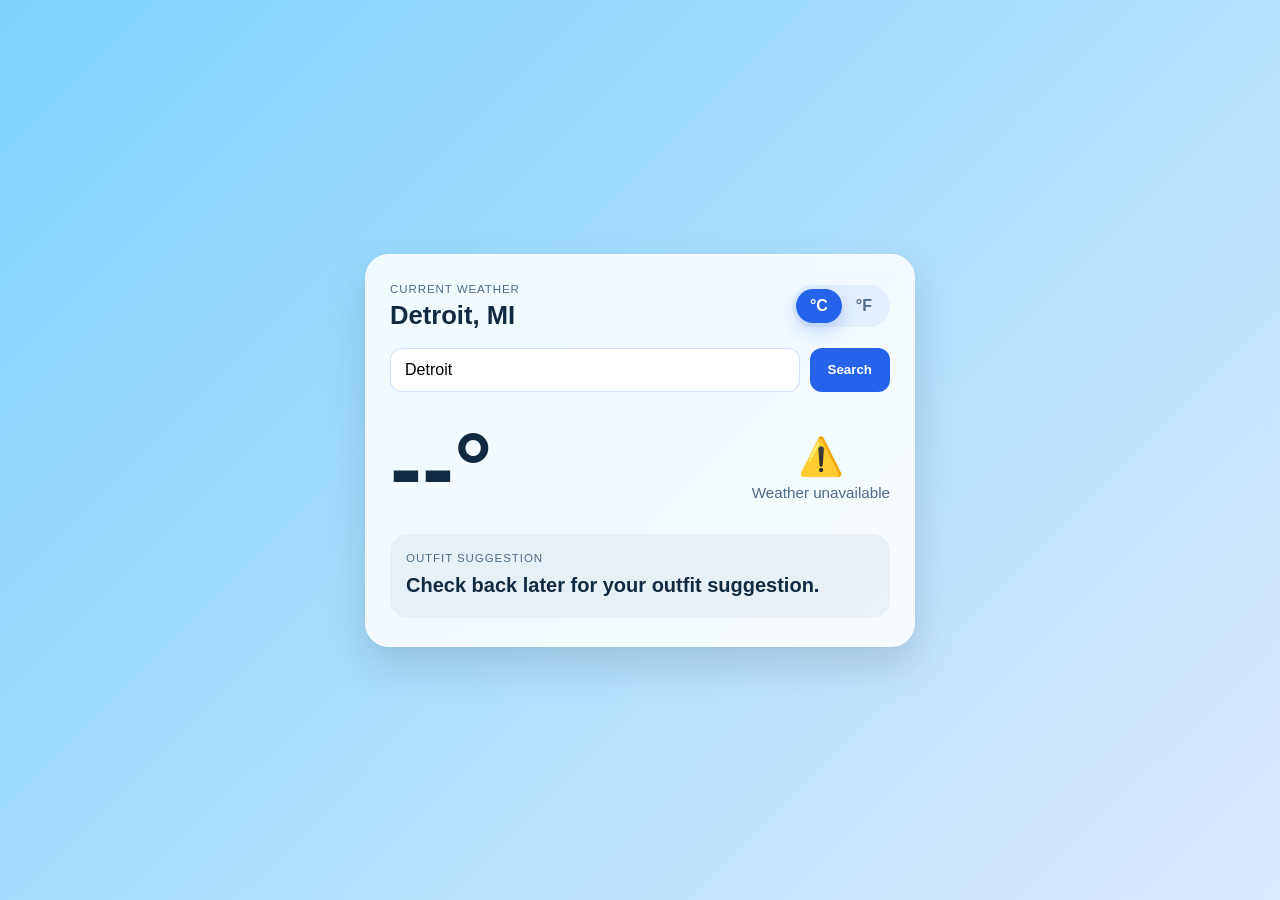
==== index.html @ dc1b150a "Files" ====
<!DOCTYPE html>
<html lang="en">
  <head>
    <meta charset="UTF-8" />
    <meta name="viewport" content="width=device-width, initial-scale=1.0" />
    <title>Daily Outfit Weather</title>
    <link rel="stylesheet" href="styles.css" />
  </head>
  <body>
    <main class="app">
      <section class="weather-card">
        <header class="topbar">
          <div>
            <p class="label">Current weather</p>
            <h1 id="city-name">Detroit, MI</h1>
          </div>
          <div class="unit-toggle" aria-label="Temperature unit toggle">
            <button class="unit-btn active" data-unit="c">°C</button>
            <button class="unit-btn" data-unit="f">°F</button>
          </div>
        </header>

        <div class="search-box">
          <label class="sr-only" for="city-search">Search city</label>
          <input id="city-search" type="text" value="Detroit" placeholder="Enter city name" />
          <button id="search-btn" type="button">Search</button>
        </div>

        <div class="temp-row">
          <div id="temperature" class="temperature">--°</div>
          <div class="condition-wrap">
            <div id="condition-icon" class="condition-icon" aria-hidden="true">☀️</div>
            <div id="condition" class="condition">Loading...</div>
          </div>
        </div>

        <div class="outfit-box">
          <p class="label">Outfit suggestion</p>
          <h2 id="outfit">Checking the forecast...</h2>
        </div>
      </section>
    </main>

    <script src="script.js"></script>
  </body>
</html>
---- styles.css ----
:root {
  --bg-top: #7dd3fc;
  --bg-bottom: #dbeafe;
  --card-bg: rgba(255, 255, 255, 0.85);
  --text: #102a43;
  --muted: #4f6b8b;
  --primary: #2563eb;
  --shadow: rgba(15, 23, 42, 0.15);
}

* {
  box-sizing: border-box;
}

body {
  margin: 0;
  min-height: 100vh;
  display: grid;
  place-items: center;
  font-family: Arial, Helvetica, sans-serif;
  background: linear-gradient(135deg, var(--bg-top), var(--bg-bottom));
  color: var(--text);
}

.app {
  width: min(90vw, 550px);
}

.weather-card {
  background: var(--card-bg);
  border: 1px solid rgba(255, 255, 255, 0.4);
  border-radius: 24px;
  padding: 28px 24px;
  box-shadow: 0 18px 40px var(--shadow);
  backdrop-filter: blur(8px);
}

.topbar {
  display: flex;
  justify-content: space-between;
  align-items: center;
  gap: 16px;
}

.search-box {
  display: flex;
  gap: 10px;
  margin: 18px 0 6px;
}

.search-box input {
  flex: 1;
  border: 1px solid rgba(37, 99, 235, 0.2);
  border-radius: 12px;
  padding: 12px 14px;
  font-size: 1rem;
  outline: none;
}

.search-box button {
  border: none;
  border-radius: 12px;
  background: var(--primary);
  color: white;
  font-weight: 700;
  padding: 12px 18px;
  cursor: pointer;
}

.sr-only {
  position: absolute;
  width: 1px;
  height: 1px;
  padding: 0;
  margin: -1px;
  overflow: hidden;
  clip: rect(0, 0, 0, 0);
  white-space: nowrap;
  border: 0;
}

.label {
  margin: 0 0 6px;
  text-transform: uppercase;
  letter-spacing: 0.08em;
  font-size: 0.72rem;
  color: var(--muted);
}

h1 {
  margin: 0;
  font-size: clamp(1.5rem, 2vw, 2rem);
}

.unit-toggle {
  display: inline-flex;
  background: rgba(37, 99, 235, 0.08);
  border-radius: 999px;
  padding: 4px;
}

.unit-btn {
  border: none;
  background: transparent;
  color: var(--muted);
  font-weight: 700;
  font-size: 1rem;
  padding: 8px 14px;
  border-radius: 999px;
  cursor: pointer;
  transition: all 0.2s ease;
}

.unit-btn.active {
  background: var(--primary);
  color: white;
  box-shadow: 0 8px 18px rgba(37, 99, 235, 0.25);
}

.temp-row {
  display: flex;
  align-items: center;
  justify-content: space-between;
  gap: 16px;
  padding: 22px 0 18px;
}

.temperature {
  font-size: clamp(3.5rem, 8vw, 6rem);
  font-weight: 800;
  line-height: 1;
}

.condition-wrap {
  display: flex;
  flex-direction: column;
  align-items: center;
  text-align: center;
}

.condition-icon {
  font-size: 2.3rem;
}

.condition {
  margin-top: 6px;
  font-size: 0.95rem;
  color: var(--muted);
}

.outfit-box {
  background: rgba(148, 163, 184, 0.12);
  border-radius: 18px;
  padding: 18px 16px;
}

.outfit-box h2 {
  margin: 0;
  font-size: 1.25rem;
  line-height: 1.5;
}

@media (max-width: 500px) {
  .weather-card {
    padding: 22px 18px;
  }

  .topbar,
  .temp-row {
    align-items: flex-start;
    flex-direction: column;
  }

  .condition-wrap {
    align-items: flex-start;
    text-align: left;
  }
}
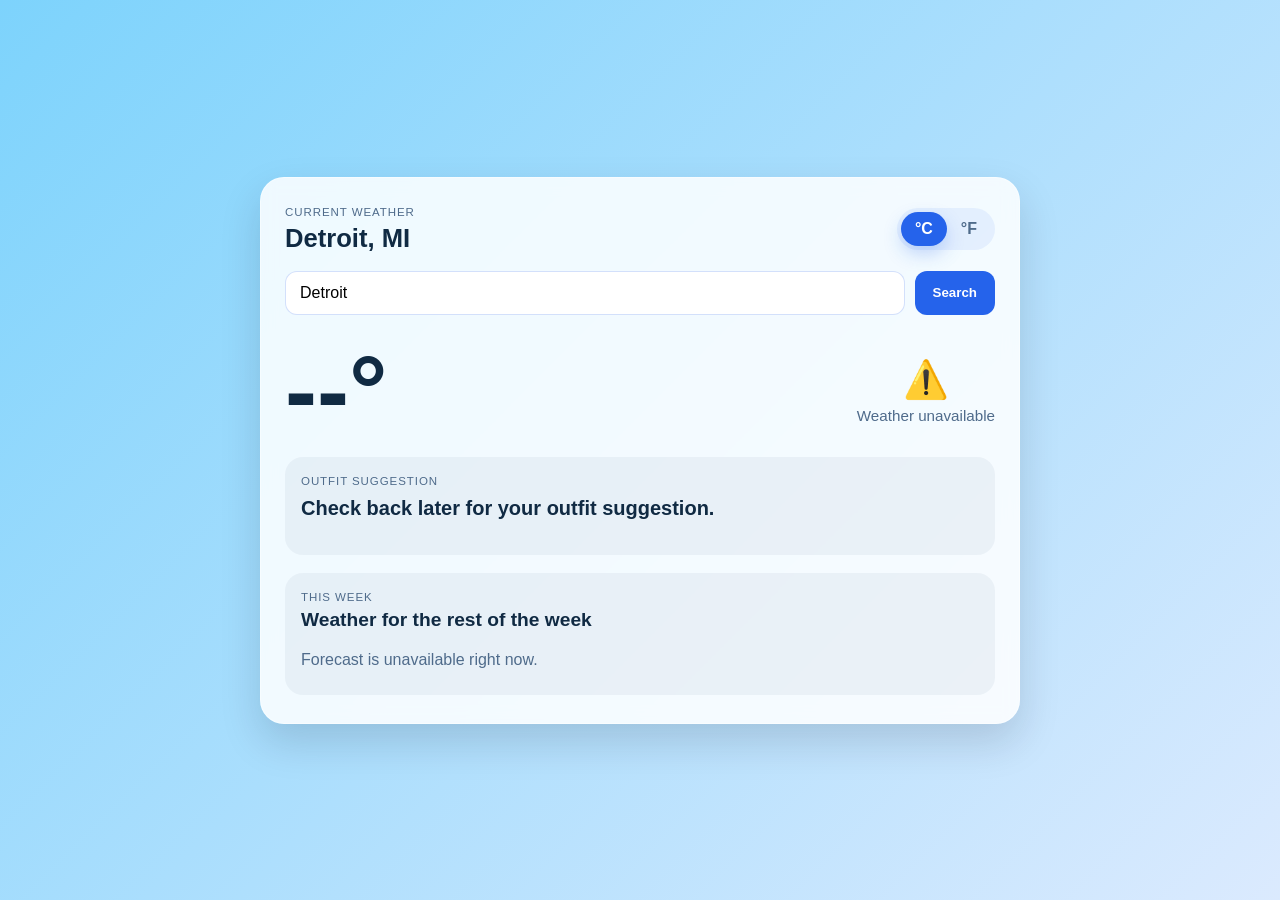
==== commit 16386c58: "Features" ====
--- a/index.html
+++ b/index.html
@@ -37,7 +37,16 @@
         <div class="outfit-box">
           <p class="label">Outfit suggestion</p>
           <h2 id="outfit">Checking the forecast...</h2>
+          <div id="outfit-gallery" class="outfit-gallery" aria-live="polite"></div>
         </div>
+
+        <section class="forecast-panel" aria-labelledby="week-forecast-heading">
+          <div class="section-header">
+            <p class="label">This week</p>
+            <h3 id="week-forecast-heading">Weather for the rest of the week</h3>
+          </div>
+          <div id="week-forecast" class="week-forecast" aria-live="polite"></div>
+        </section>
       </section>
     </main>
 
--- a/styles.css
+++ b/styles.css
@@ -6,6 +6,7 @@
   --muted: #4f6b8b;
   --primary: #2563eb;
   --shadow: rgba(15, 23, 42, 0.15);
+  --panel-bg: rgba(148, 163, 184, 0.12);
 }
 
 * {
@@ -23,7 +24,8 @@
 }
 
 .app {
-  width: min(90vw, 550px);
+  width: min(90vw, 760px);
+  padding: 32px 0;
 }
 
 .weather-card {
@@ -92,6 +94,11 @@
   font-size: clamp(1.5rem, 2vw, 2rem);
 }
 
+h3 {
+  margin: 0;
+  font-size: 1.2rem;
+}
+
 .unit-toggle {
   display: inline-flex;
   background: rgba(37, 99, 235, 0.08);
@@ -148,16 +155,99 @@
   color: var(--muted);
 }
 
-.outfit-box {
-  background: rgba(148, 163, 184, 0.12);
+.outfit-box,
+.forecast-panel {
+  background: var(--panel-bg);
   border-radius: 18px;
   padding: 18px 16px;
 }
 
+.outfit-box {
+  margin-bottom: 18px;
+}
+
 .outfit-box h2 {
   margin: 0;
   font-size: 1.25rem;
   line-height: 1.5;
+}
+
+.outfit-gallery {
+  display: grid;
+  grid-template-columns: repeat(3, minmax(100px, 1fr));
+  gap: 12px;
+  margin-top: 14px;
+}
+
+.clothing-card {
+  background: rgba(255, 255, 255, 0.6);
+  border-radius: 14px;
+  border: 1px solid rgba(37, 99, 235, 0.08);
+  display: flex;
+  flex-direction: column;
+  align-items: center;
+  justify-content: center;
+  min-height: 140px;
+  padding: 12px 10px;
+}
+
+.clothing-icon {
+  font-size: 3rem;
+  line-height: 1;
+  margin-bottom: 8px;
+}
+
+.clothing-caption {
+  padding: 0;
+  font-size: 0.85rem;
+  font-weight: 700;
+  color: var(--text);
+  text-align: center;
+}
+
+.section-header {
+  margin-bottom: 12px;
+}
+
+.week-forecast {
+  display: grid;
+  grid-template-columns: repeat(auto-fit, minmax(108px, 1fr));
+  gap: 12px;
+}
+
+.forecast-card {
+  background: rgba(255, 255, 255, 0.6);
+  border: 1px solid rgba(37, 99, 235, 0.08);
+  border-radius: 14px;
+  text-align: center;
+  padding: 12px 8px;
+}
+
+.forecast-day {
+  margin: 0 0 8px;
+  font-weight: 700;
+  color: var(--muted);
+}
+
+.forecast-icon {
+  font-size: 2rem;
+  margin-bottom: 6px;
+}
+
+.forecast-condition {
+  margin: 0 0 6px;
+  font-size: 0.8rem;
+  color: var(--muted);
+}
+
+.forecast-temp {
+  margin: 0;
+  font-weight: 700;
+}
+
+.forecast-empty {
+  color: var(--muted);
+  padding: 8px 0;
 }
 
 @media (max-width: 500px) {
@@ -175,4 +265,8 @@
     align-items: flex-start;
     text-align: left;
   }
-}
+
+  .outfit-gallery {
+    grid-template-columns: 1fr;
+  }
+}
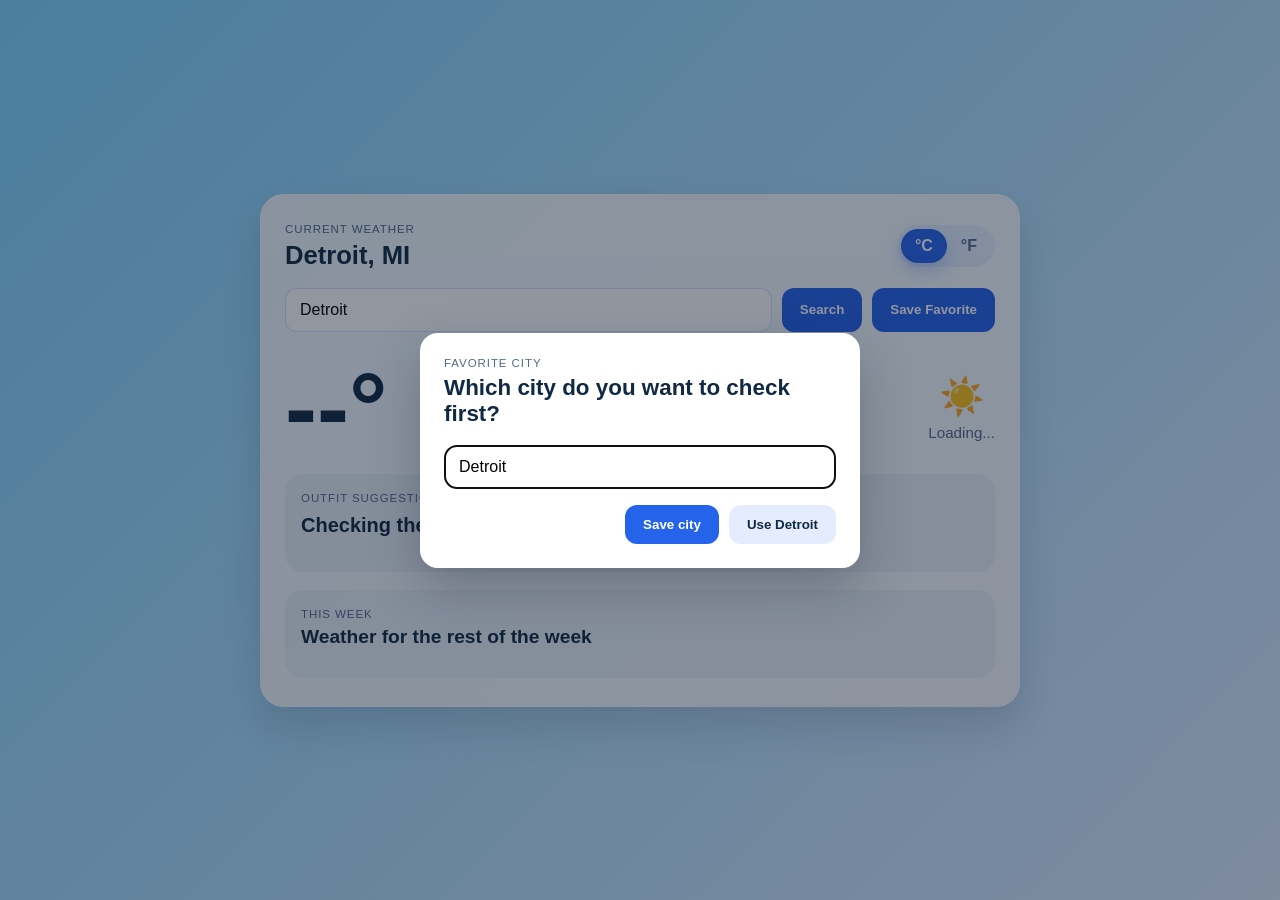
==== commit 82ebc5cb: "favorite" ====
--- a/index.html
+++ b/index.html
@@ -7,6 +7,21 @@
     <link rel="stylesheet" href="styles.css" />
   </head>
   <body>
+    <div id="favorite-modal" class="favorite-modal hidden" aria-live="polite">
+      <div class="favorite-modal-card">
+        <p class="label">Favorite city</p>
+        <h2>Which city do you want to check first?</h2>
+        <form id="favorite-form">
+          <label class="sr-only" for="favorite-city-input">Favorite city</label>
+          <input id="favorite-city-input" type="text" value="Detroit" placeholder="Enter your favorite city" />
+          <div class="favorite-modal-actions">
+            <button type="submit" class="primary-btn">Save city</button>
+            <button type="button" id="favorite-cancel" class="secondary-btn">Use Detroit</button>
+          </div>
+        </form>
+      </div>
+    </div>
+
     <main class="app">
       <section class="weather-card">
         <header class="topbar">
@@ -24,6 +39,7 @@
           <label class="sr-only" for="city-search">Search city</label>
           <input id="city-search" type="text" value="Detroit" placeholder="Enter city name" />
           <button id="search-btn" type="button">Search</button>
+          <button id="favorite-btn" type="button" class="favorite-btn">Save Favorite</button>
         </div>
 
         <div class="temp-row">
--- a/styles.css
+++ b/styles.css
@@ -67,6 +67,73 @@
   font-weight: 700;
   padding: 12px 18px;
   cursor: pointer;
+}
+
+.primary-btn,
+.secondary-btn,
+.favorite-btn {
+  border: none;
+  border-radius: 12px;
+  font-weight: 700;
+  padding: 12px 18px;
+  cursor: pointer;
+}
+
+.primary-btn,
+.favorite-btn {
+  background: var(--primary);
+  color: white;
+}
+
+.secondary-btn {
+  background: rgba(37, 99, 235, 0.12);
+  color: var(--text);
+}
+
+.favorite-btn {
+  border: 1px solid rgba(37, 99, 235, 0.2);
+}
+
+.favorite-modal {
+  position: fixed;
+  inset: 0;
+  background: rgba(15, 23, 42, 0.45);
+  display: grid;
+  place-items: center;
+  padding: 20px;
+  z-index: 20;
+}
+
+.favorite-modal.hidden {
+  display: none;
+}
+
+.favorite-modal-card {
+  width: min(90vw, 440px);
+  background: white;
+  border-radius: 18px;
+  box-shadow: 0 20px 50px rgba(15, 23, 42, 0.25);
+  padding: 24px;
+}
+
+.favorite-modal-card h2 {
+  margin: 0 0 18px;
+  font-size: 1.4rem;
+}
+
+.favorite-modal-card input {
+  width: 100%;
+  border: 1px solid rgba(37, 99, 235, 0.2);
+  border-radius: 12px;
+  padding: 12px 14px;
+  font-size: 1rem;
+  margin-bottom: 16px;
+}
+
+.favorite-modal-actions {
+  display: flex;
+  gap: 10px;
+  justify-content: flex-end;
 }
 
 .sr-only {
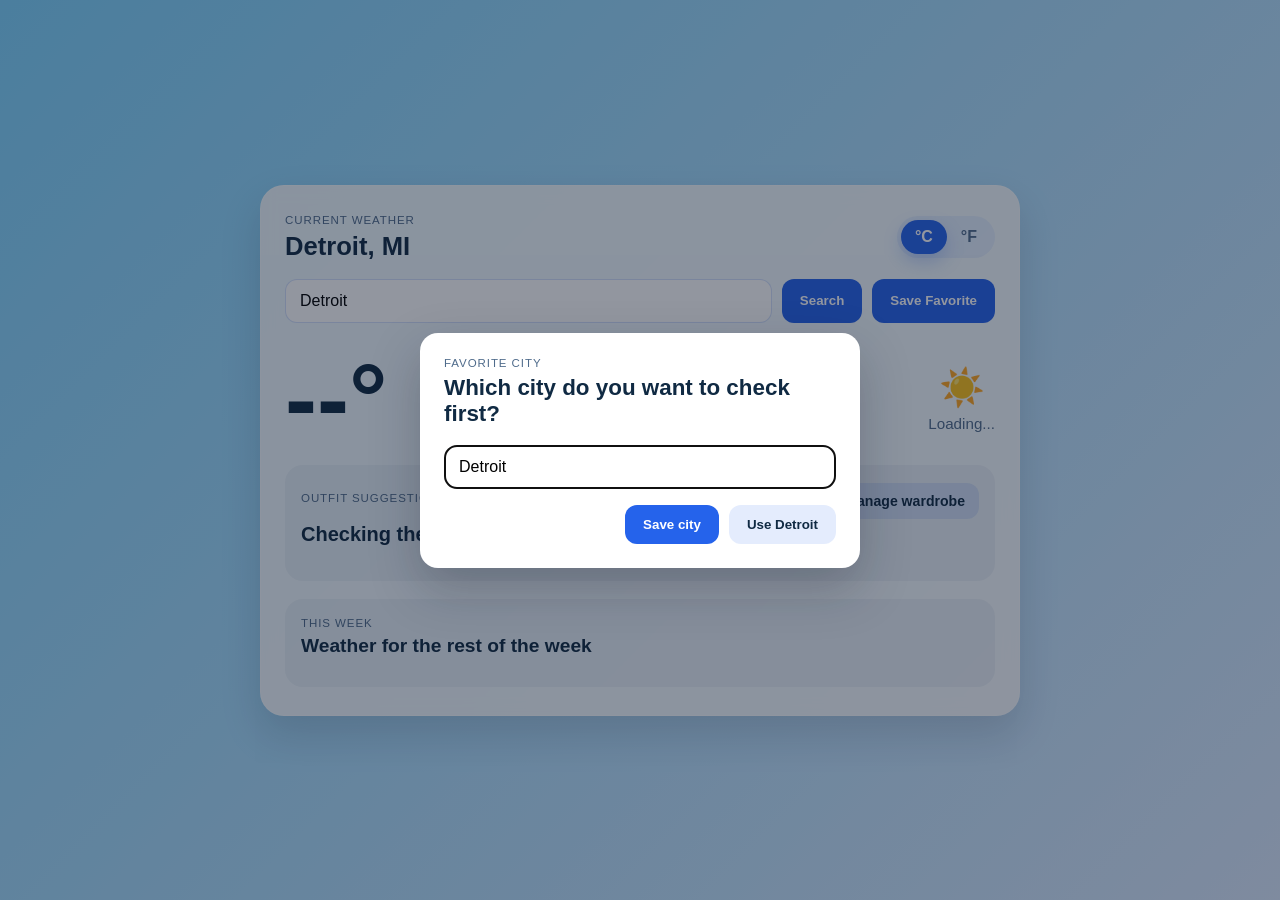
==== commit 4360f2f5: "clothes" ====
--- a/index.html
+++ b/index.html
@@ -51,7 +51,10 @@
         </div>
 
         <div class="outfit-box">
-          <p class="label">Outfit suggestion</p>
+          <div class="outfit-box-header">
+            <p class="label">Outfit suggestion</p>
+            <a href="wardrobe.html" class="secondary-btn small-btn">Manage wardrobe</a>
+          </div>
           <h2 id="outfit">Checking the forecast...</h2>
           <div id="outfit-gallery" class="outfit-gallery" aria-live="polite"></div>
         </div>
--- a/styles.css
+++ b/styles.css
@@ -77,6 +77,15 @@
   font-weight: 700;
   padding: 12px 18px;
   cursor: pointer;
+}
+
+.small-btn {
+  display: inline-flex;
+  align-items: center;
+  justify-content: center;
+  text-decoration: none;
+  font-size: 0.88rem;
+  padding: 10px 14px;
 }
 
 .primary-btn,
@@ -233,6 +242,13 @@
   margin-bottom: 18px;
 }
 
+.outfit-box-header {
+  display: flex;
+  justify-content: space-between;
+  align-items: center;
+  gap: 12px;
+}
+
 .outfit-box h2 {
   margin: 0;
   font-size: 1.25rem;
@@ -265,11 +281,28 @@
 }
 
 .clothing-caption {
+  display: flex;
+  flex-direction: column;
+  align-items: center;
+  gap: 6px;
   padding: 0;
   font-size: 0.85rem;
   font-weight: 700;
   color: var(--text);
   text-align: center;
+}
+
+.owned-label {
+  display: inline-flex;
+  align-items: center;
+  justify-content: center;
+  padding: 3px 8px;
+  border-radius: 999px;
+  background: rgba(37, 99, 235, 0.12);
+  color: var(--primary);
+  font-size: 0.7rem;
+  letter-spacing: 0.04em;
+  text-transform: uppercase;
 }
 
 .section-header {
@@ -317,6 +350,168 @@
   padding: 8px 0;
 }
 
+.wardrobe-page {
+  width: min(92vw, 780px);
+}
+
+.wardrobe-card {
+  padding-top: 22px;
+}
+
+.wardrobe-topbar {
+  margin-bottom: 18px;
+}
+
+.wardrobe-form {
+  background: var(--panel-bg);
+  border-radius: 18px;
+  padding: 20px 18px;
+  margin-bottom: 18px;
+}
+
+.field-group {
+  display: flex;
+  flex-direction: column;
+  gap: 8px;
+  margin-bottom: 18px;
+}
+
+.field-group label,
+.tag-group legend {
+  font-weight: 700;
+  color: var(--text);
+}
+
+.field-group input {
+  border: 1px solid rgba(37, 99, 235, 0.2);
+  background: rgba(255, 255, 255, 0.7);
+  border-radius: 12px;
+  padding: 12px 14px;
+  font-size: 1rem;
+}
+
+.tag-group {
+  border: none;
+  padding: 0;
+  margin: 0 0 20px;
+}
+
+.tag-options {
+  display: flex;
+  flex-wrap: wrap;
+  gap: 10px;
+  margin-top: 10px;
+}
+
+.tag-options label {
+  display: inline-flex;
+  align-items: center;
+  gap: 8px;
+  padding: 8px 12px;
+  background: rgba(255, 255, 255, 0.6);
+  border: 1px solid rgba(37, 99, 235, 0.08);
+  border-radius: 999px;
+  font-weight: 700;
+  color: var(--muted);
+}
+
+.tag-options input {
+  accent-color: var(--primary);
+}
+
+.submit-btn {
+  width: 100%;
+}
+
+.wardrobe-list-panel {
+  background: var(--panel-bg);
+  border-radius: 18px;
+  padding: 18px 16px;
+}
+
+.wardrobe-header {
+  margin-bottom: 14px;
+}
+
+.wardrobe-list {
+  display: grid;
+  gap: 12px;
+}
+
+.wardrobe-item {
+  display: flex;
+  justify-content: space-between;
+  align-items: center;
+  gap: 12px;
+  background: rgba(255, 255, 255, 0.6);
+  border: 1px solid rgba(37, 99, 235, 0.08);
+  border-radius: 14px;
+  padding: 12px 14px;
+}
+
+.wardrobe-item-main {
+  display: flex;
+  align-items: center;
+  gap: 12px;
+}
+
+.wardrobe-item-icon {
+  width: 52px;
+  height: 52px;
+  display: grid;
+  place-items: center;
+  background: rgba(59, 130, 246, 0.1);
+  border-radius: 14px;
+  font-size: 2rem;
+}
+
+.wardrobe-item h3 {
+  margin: 0 0 6px;
+  font-size: 1.05rem;
+}
+
+.tag-list {
+  display: flex;
+  flex-wrap: wrap;
+  gap: 6px;
+}
+
+.weather-tag {
+  display: inline-flex;
+  align-items: center;
+  justify-content: center;
+  padding: 5px 8px;
+  border-radius: 999px;
+  font-size: 0.7rem;
+  text-transform: uppercase;
+  letter-spacing: 0.04em;
+  font-weight: 700;
+  background: rgba(37, 99, 235, 0.12);
+  color: var(--text);
+}
+
+.weather-tag.hot { background: rgba(251, 146, 60, 0.18); }
+.weather-tag.warm { background: rgba(250, 204, 21, 0.2); }
+.weather-tag.mild { background: rgba(52, 211, 153, 0.18); }
+.weather-tag.cool { background: rgba(96, 165, 250, 0.2); }
+.weather-tag.cold { background: rgba(59, 130, 246, 0.18); }
+.weather-tag.rainy { background: rgba(14, 165, 233, 0.18); }
+
+.delete-item {
+  border: none;
+  background: rgba(239, 68, 68, 0.12);
+  color: #991b1b;
+  border-radius: 10px;
+  padding: 9px 12px;
+  font-weight: 700;
+  cursor: pointer;
+}
+
+.empty-state {
+  color: var(--muted);
+  padding: 8px 0;
+}
+
 @media (max-width: 500px) {
   .weather-card {
     padding: 22px 18px;
